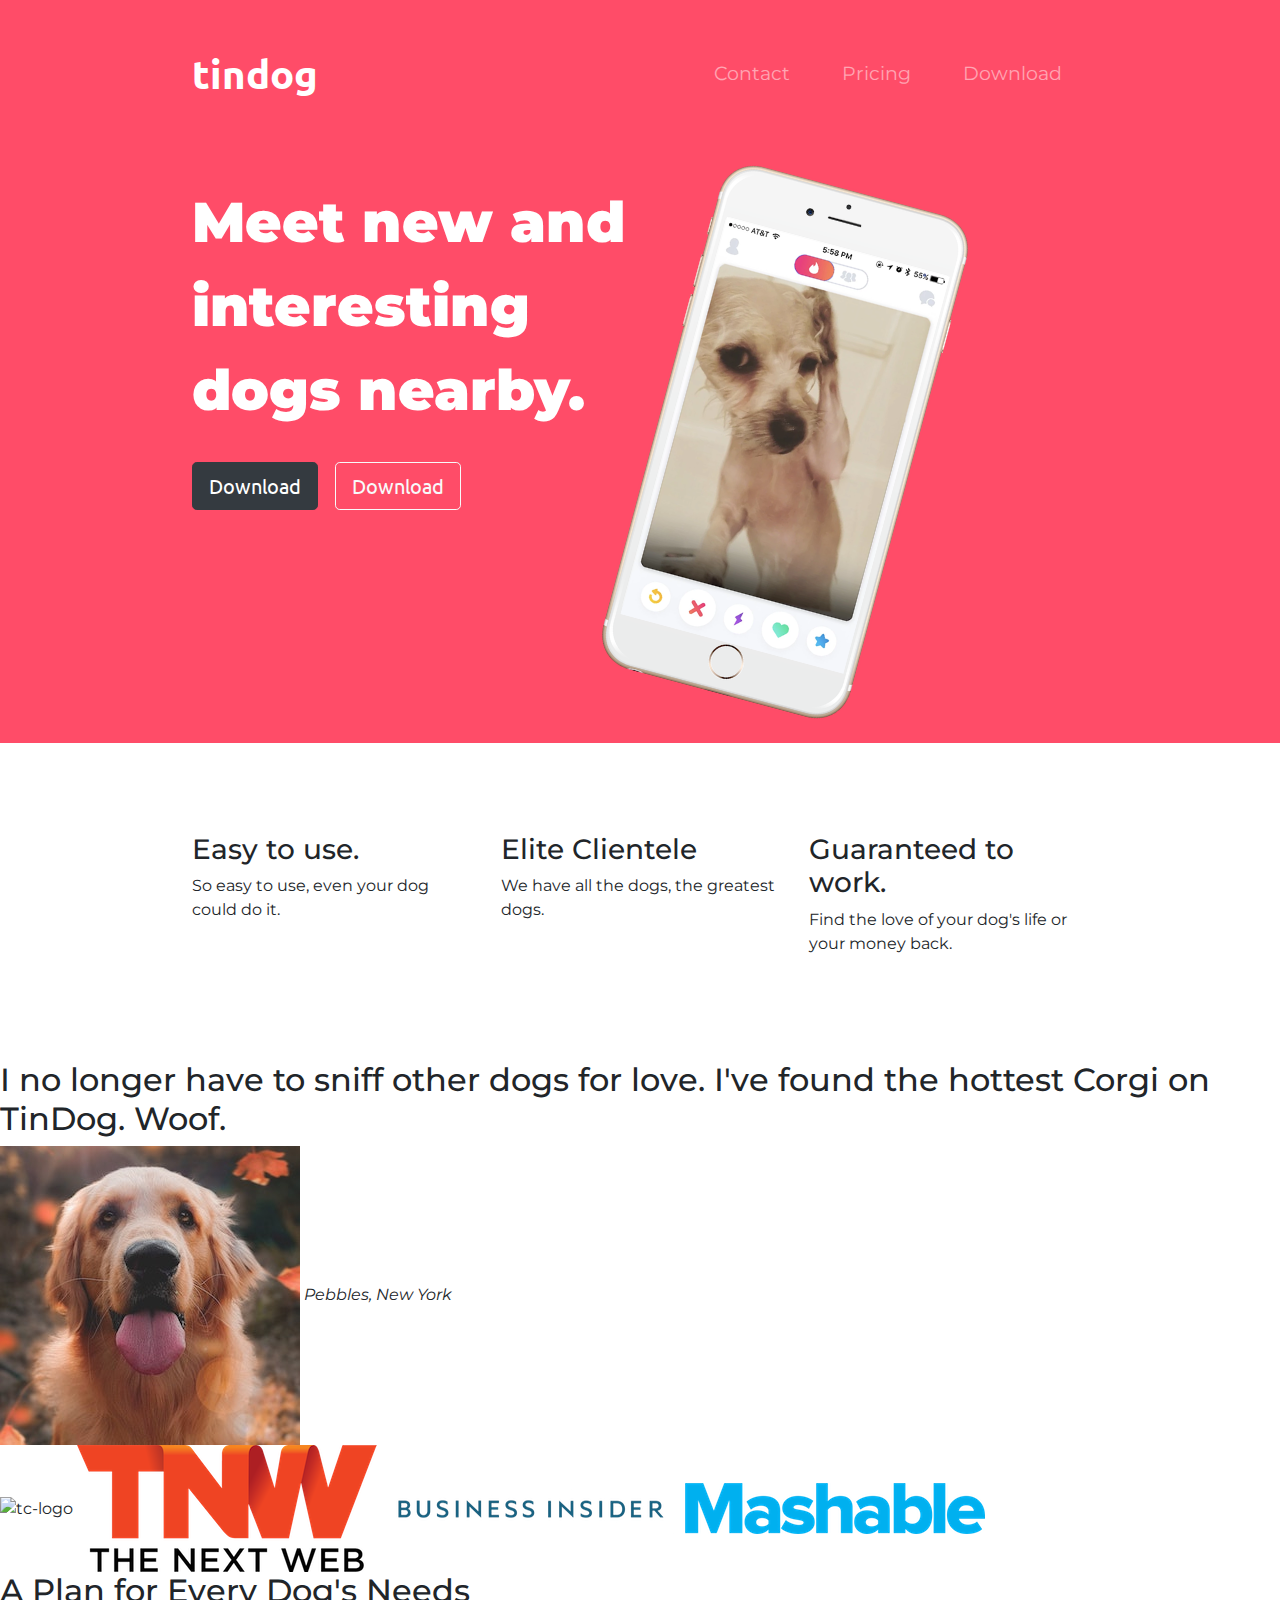
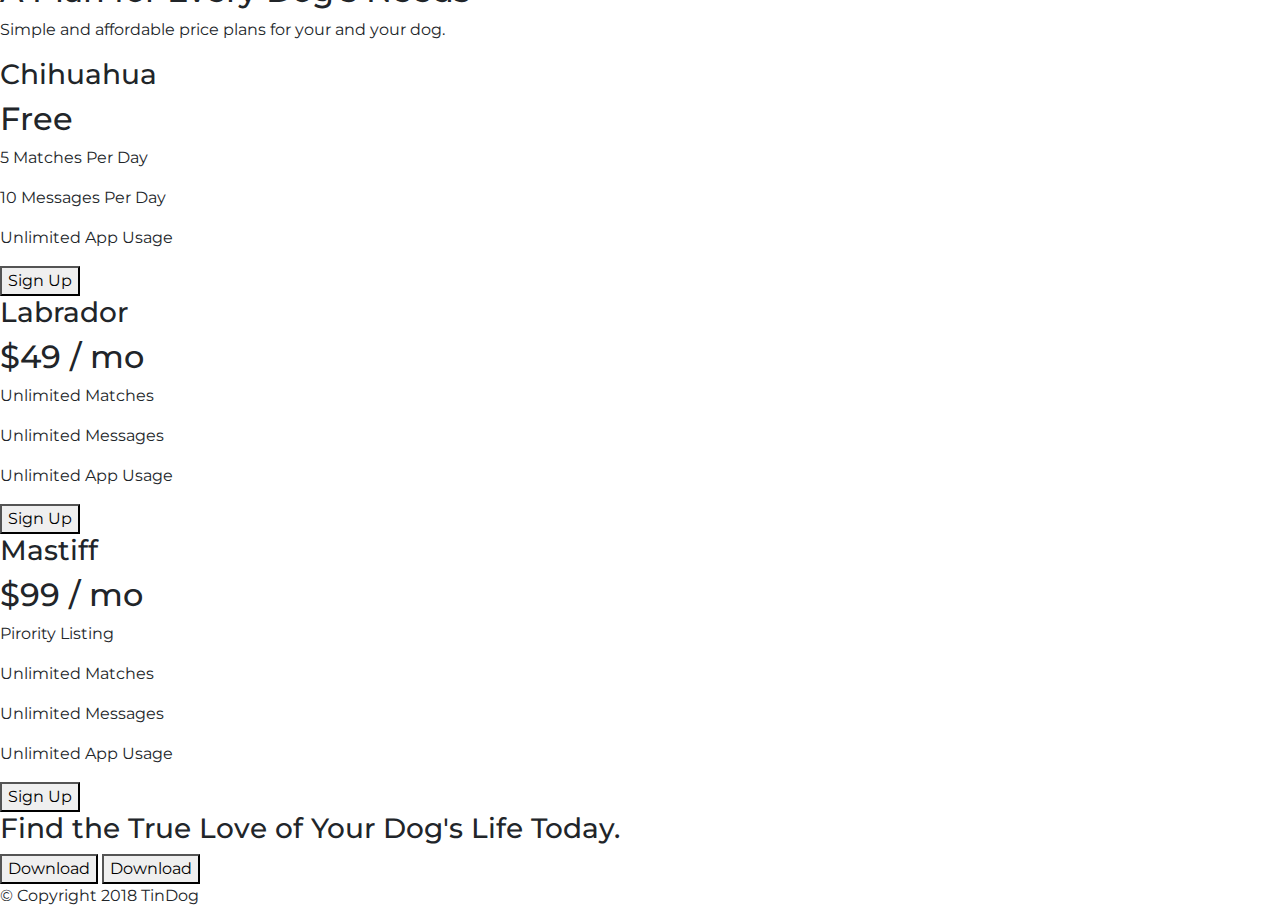
==== index.html @ cd1eb92a "add tab" ====
<!DOCTYPE html>
<html>
<!-- Head*****************************************      -->

<head>
  <meta charset="utf-8">
  <title>TinDog</title>
  <link rel="stylesheet" href="https://stackpath.bootstrapcdn.com/bootstrap/4.3.1/css/bootstrap.min.css"
    integrity="sha384-ggOyR0iXCbMQv3Xipma34MD+dH/1fQ784/j6cY/iJTQUOhcWr7x9JvoRxT2MZw1T" crossorigin="anonymous">
  <link rel="stylesheet" href="css/styles.css">
  <!-- Font awesome for the buttons -->
  <script src="https://kit.fontawesome.com/70996c024c.js" crossorigin="anonymous"></script>

  <!-- <script src="https://code.jquery.com/jquery-3.3.1.slim.min.js"
    integrity="sha384-q8i/X+965DzO0rT7abK41JStQIAqVgRVzpbzo5smXKp4YfRvH+8abtTE1Pi6jizo"
    crossorigin="anonymous"></script>
  <script src="https://cdnjs.cloudflare.com/ajax/libs/popper.js/1.14.7/umd/popper.min.js"
    integrity="sha384-UO2eT0CpHqdSJQ6hJty5KVphtPhzWj9WO1clHTMGa3JDZwrnQq4sF86dIHNDz0W1"
    crossorigin="anonymous"></script>
  <script src="https://stackpath.bootstrapcdn.com/bootstrap/4.3.1/js/bootstrap.min.js"
    integrity="sha384-JjSmVgyd0p3pXB1rRibZUAYoIIy6OrQ6VrjIEaFf/nJGzIxFDsf4x0xIM+B07jRM"
    crossorigin="anonymous"></script> -->


  <!-- Adding font families -->
  <link rel="preconnect" href="https://fonts.googleapis.com">
  <link rel="preconnect" href="https://fonts.gstatic.com" crossorigin>
  <link
    href="https://fonts.googleapis.com/css2?family=Montserrat:wght@100;300;400;900&family=Ubuntu:ital,wght@0,300;0,400;0,500;0,700;1,300;1,400&display=swap"
    rel="stylesheet">




</head>


<body>

  <section id="title">
    <div class="container-fluid">
      <!-- Nav Bar *******************************  -->
      <nav class="navbar navbar-expand-lg navbar-dark">
        <a class="navbar-brand" href="">tindog</a>
        <button class="navbar-toggler" type="button" data-toggle="collapse" data-target="#navbarSupportedContent"
          aria-controls="navbarSupportedContent" aria-expanded="false" aria-label="Toggle navigation">
          <span class="navbar-toggler-icon"></span>
        </button>
        <div class="collapse navbar-collapse" id="navbarSupportedContent">
          <ul class="navbar-nav ml-auto">
            <li class="nav-item">
              <a class="nav-link" href="">Contact</a>
            </li>
            <li class="nav-item">
              <a class="nav-link" href="">Pricing</a>
            </li>
            <li class="nav-item">
              <a class="nav-link" href="">Download</a>
            </li>
          </ul>
        </div>
      </nav>

      <!-- Adding grid system to move the things around -->


      <div class="row">
        <div class="col-lg-6">
          <h1>Meet new and interesting dogs nearby.</h1>
          <button type="button" class="btn btn-dark btn-lg download-button"><i class="fab fa-apple"></i>
            Download</button>
          <button type="button" class="btn btn-outline-light btn-lg download-button"><i class="fab fa-google-play"></i>
            Download</button>
        </div>
        <div class="col-lg-6">
          <img class="title-image" src="images/iphone6.png" alt="iphone-mockup">
        </div>
      </div>



    </div>

  </section>


  <!-- Features**************************************************    -->

  <section id="features">
    <div class="row">
      <div class="feature-box col-lg-4">
        <h3>Easy to use.</h3>
        <p>So easy to use, even your dog could do it.</p>
      </div>
      <div class="feature-box col-lg-4">
        <h3>Elite Clientele</h3>
        <p>We have all the dogs, the greatest dogs.</p>
      </div>
      <div class="feature-box col-lg-4">
        <h3>Guaranteed to work.</h3>
        <p>Find the love of your dog's life or your money back.</p>
      </div>
    </div>
  </section>


  <!-- Testimonials -->

  <section id="testimonials">

    <h2>I no longer have to sniff other dogs for love. I've found the hottest Corgi on TinDog. Woof.</h2>
    <img src="images/dog-img.jpg" alt="dog-profile">
    <em>Pebbles, New York</em>

    <!-- <h2 class="testimonial-text">My dog used to be so lonely, but with TinDog's help, they've found the love of their life. I think.</h2>
    <img class="testimonial-image" src="images/lady-img.jpg" alt="lady-profile">
    <em>Beverly, Illinois</em> -->

  </section>


  <!-- Press -->

  <section id="press">
    <img src="images/techcrunch.png" alt="tc-logo">
    <img src="images/tnw.png" alt="tnw-logo">
    <img src="images/bizinsider.png" alt="biz-insider-logo">
    <img src="images/mashable.png" alt="mashable-logo">

  </section>

  

  <!-- Pricing -->

  <section id="pricing">

    <h2>A Plan for Every Dog's Needs</h2>
    <p>Simple and affordable price plans for your and your dog.</p>


    <h3>Chihuahua</h3>
    <h2>Free</h2>
    <p>5 Matches Per Day</p>
    <p>10 Messages Per Day</p>
    <p>Unlimited App Usage</p>
    <button type="button">Sign Up</button>


    <h3>Labrador</h3>
    <h2>$49 / mo</h2>
    <p>Unlimited Matches</p>
    <p>Unlimited Messages</p>
    <p>Unlimited App Usage</p>
    <button type="button">Sign Up</button>


    <h3>Mastiff</h3>
    <h2>$99 / mo</h2>
    <p>Pirority Listing</p>
    <p>Unlimited Matches</p>
    <p>Unlimited Messages</p>
    <p>Unlimited App Usage</p>
    <button type="button">Sign Up</button>

  </section>


  <!-- Call to Action -->

  <section id="cta">

    <h3>Find the True Love of Your Dog's Life Today.</h3>
    <button type="button">Download</button>
    <button type="button">Download</button>

  </section>


  <!-- Footer -->

  <footer id="footer">

    <p>© Copyright 2018 TinDog</p>

  </footer>


</body>

</html>
---- css/styles.css ----
/* color for the title class */
#title {
    background-color: #ff4c68 ;
    color: #fff;
    font-family: "Montserrat", sans-serif;
    font-family: "Ubuntu", sans-serif;
}

.container-fluid{
    padding: 3% 15%
}

/* Navigation Bar */
.navbar {
  padding: 0 0 4.5rem;   
}
 
.nav-item {
    padding: 0 18px;
    font-family: 'Ubuntu', sans-serif;
}

.nav-link{
    font-size: 1.2rem;
    font-family: "Montserrat";
    font-weight: 300px;
   }

.navbar-brand {
    font-family: Ubuntu;
    font-size: 2.5rem;
    font-weight: bold;
}


body{
    font-family: "Montserrat";
}

/* H1 and H3 */

h1{
    font-family: 'Montserrat';
    font-size: 3.5rem;
    line-height: 1.5;
    font-weight: 900;
}

/*
h3 {
    font-family: 'Montserrat';
    font-weight: 800;
}
*/

img {
    -ms-transform: rotate(10deg); /* IE 9 */
    
}

/* Download Buttons */
.download-button {
    margin: 5% 3% 5% 0%;
}

/* Title images */
.title-image {
    width: 60%;
    transform: rotate(15deg);
}

/* Features */
#features {
    padding: 7% 15%;
}
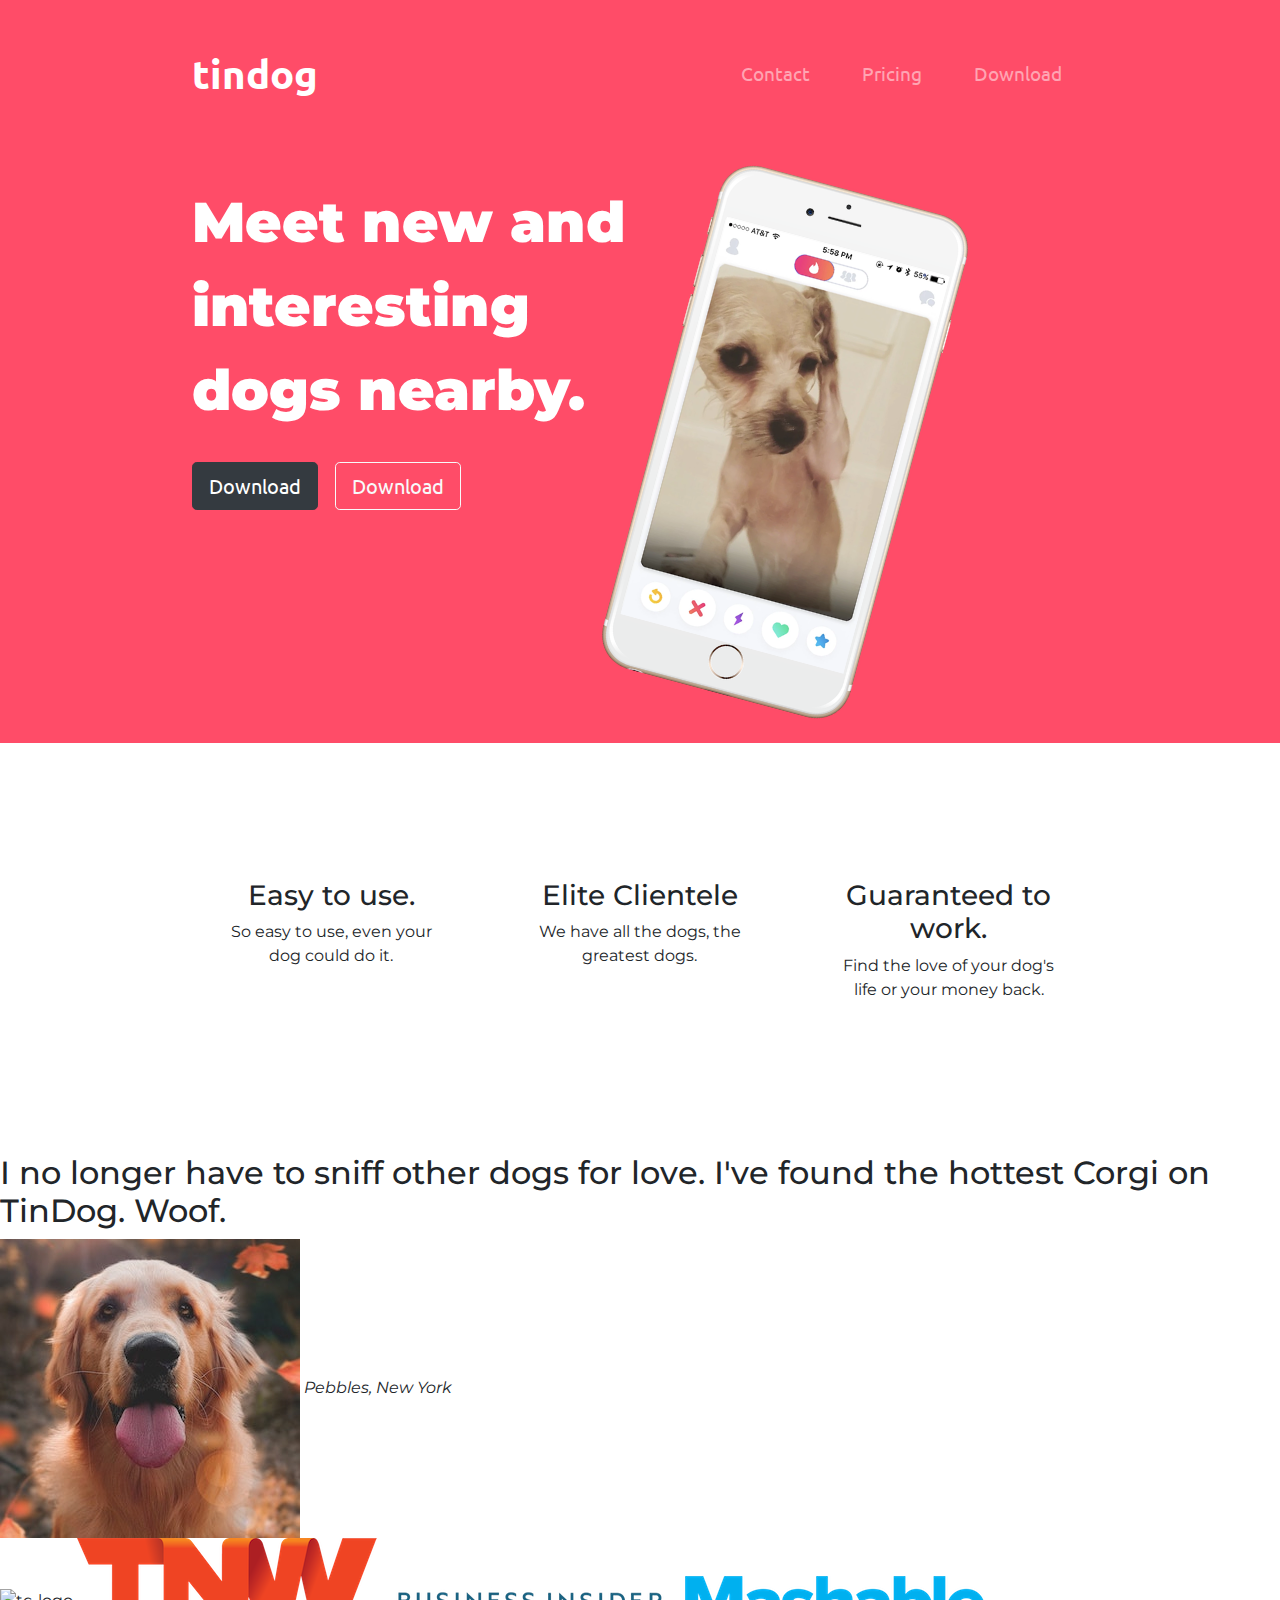
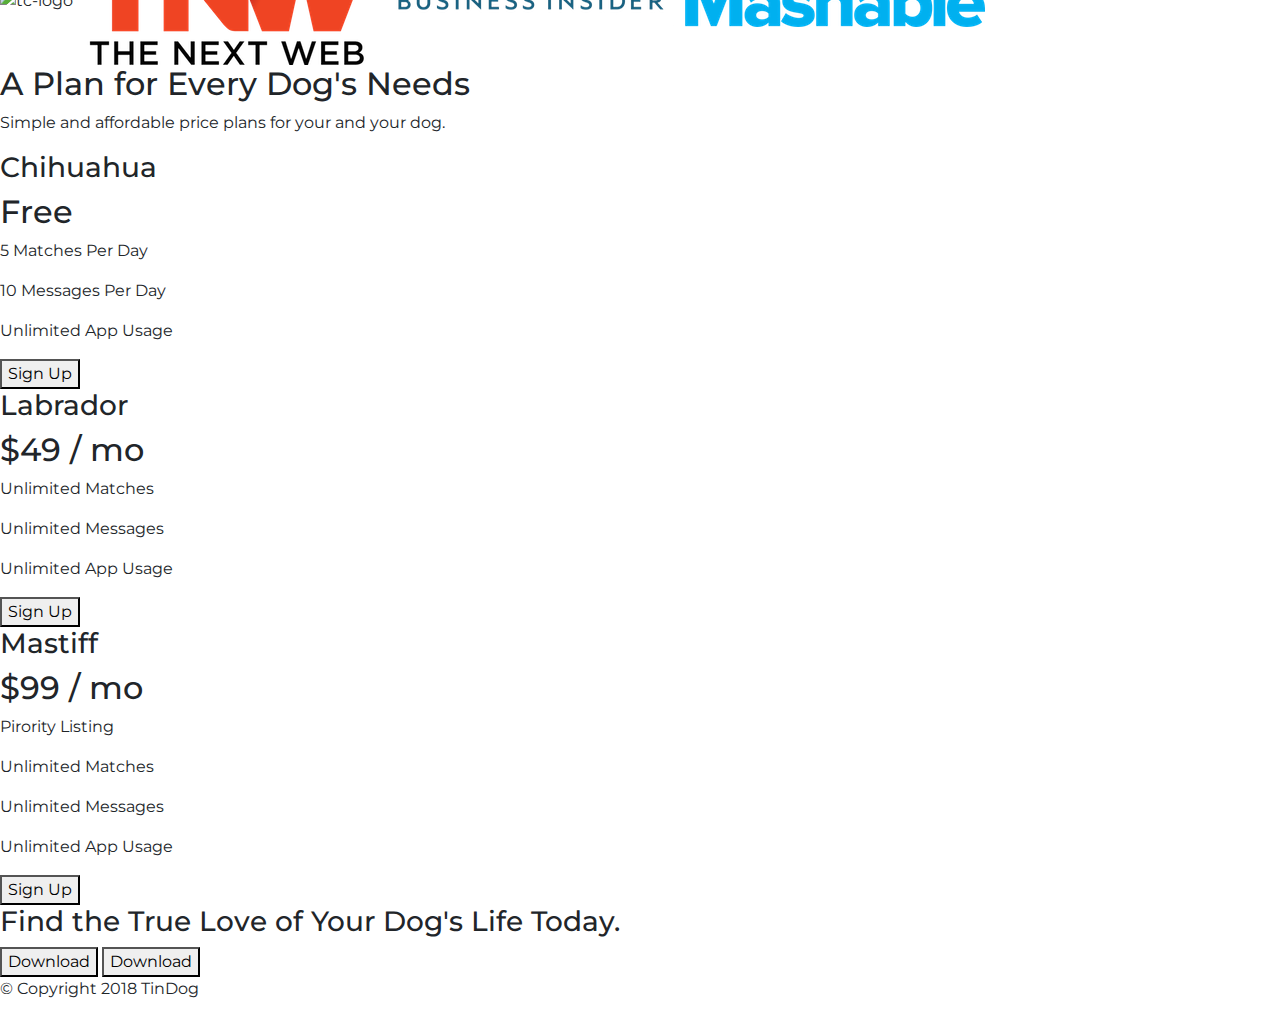
==== commit 810c47bb: "Fixed css problems" ====
--- a/index.html
+++ b/index.html
@@ -129,7 +129,6 @@
 
   </section>
 
-  
 
   <!-- Pricing -->
 
--- a/css/styles.css
+++ b/css/styles.css
@@ -25,7 +25,6 @@
 
 .nav-link{
     font-size: 1.2rem;
-    font-family: "Montserrat";
     font-weight: 300px;
    }
 
@@ -76,3 +75,8 @@
 #features {
     padding: 7% 15%;
 }
+
+.feature-box {
+    text-align: center;
+    padding: 5%;
+}
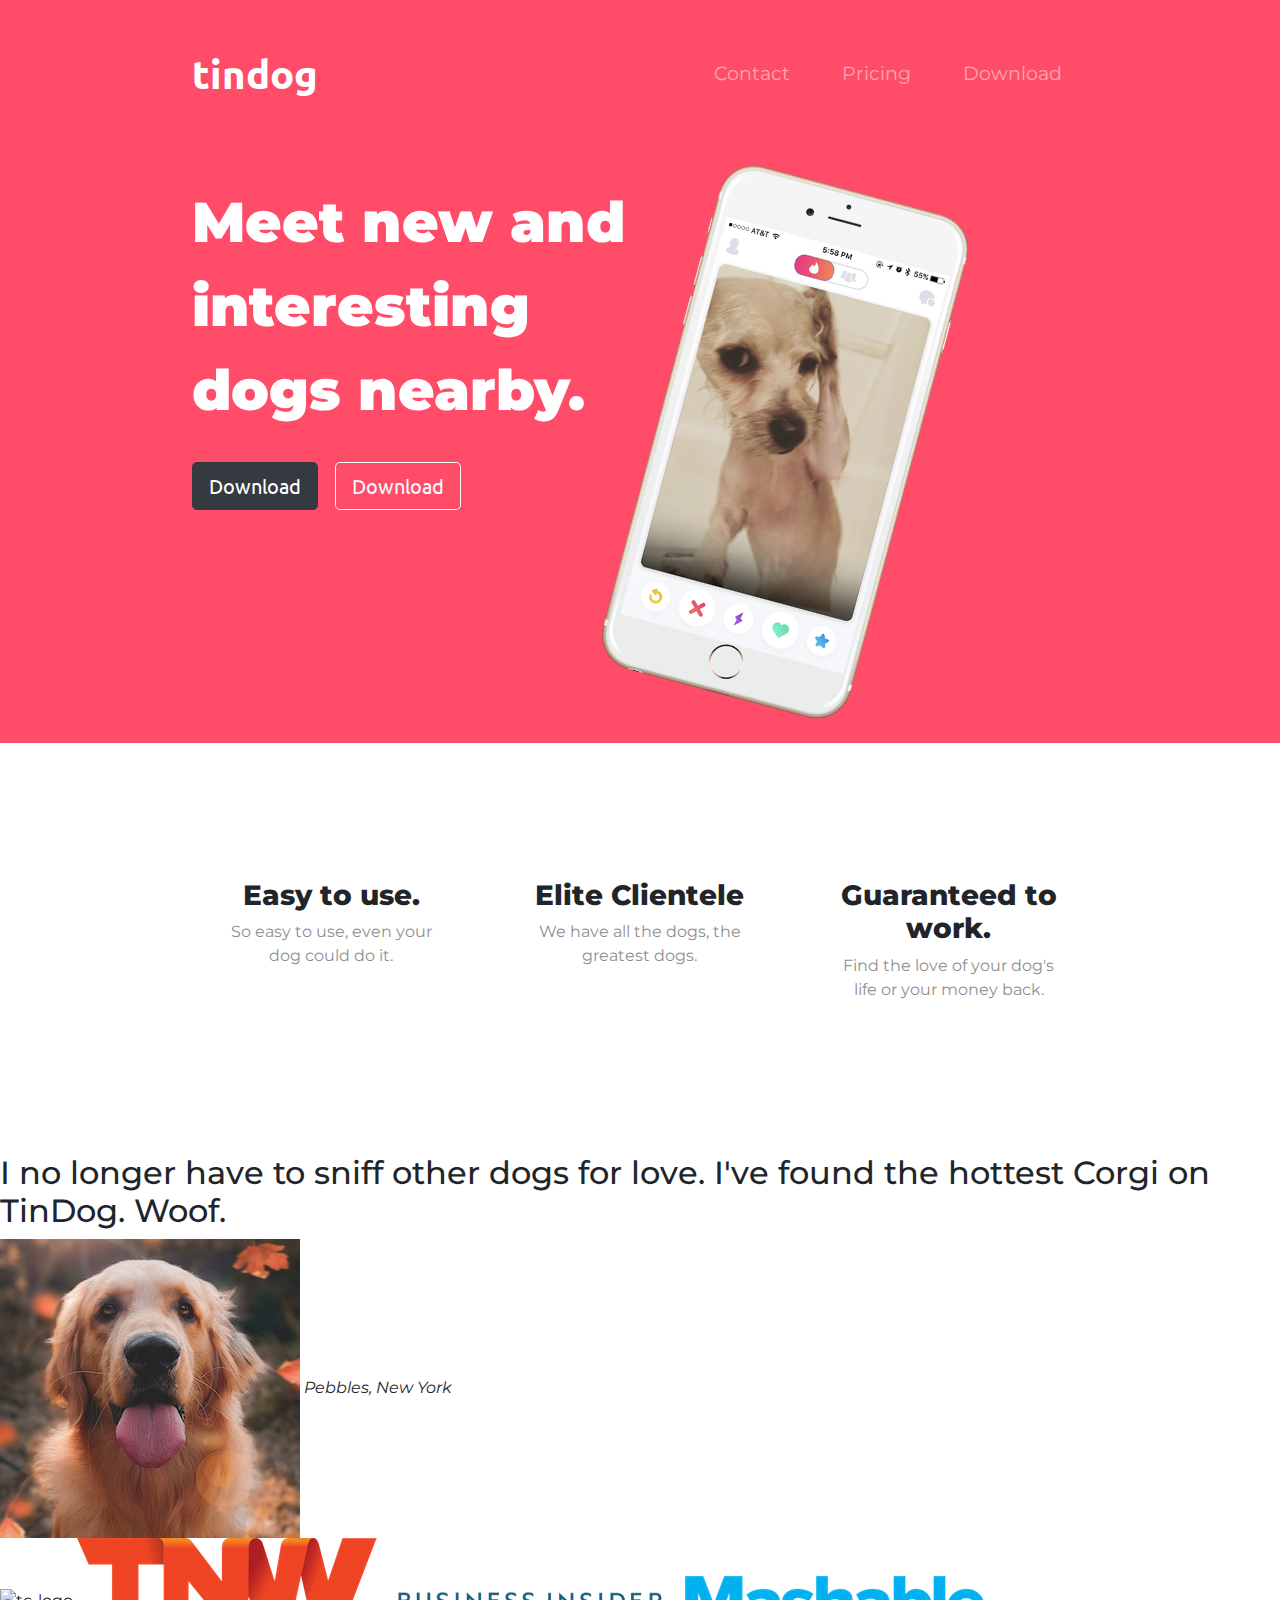
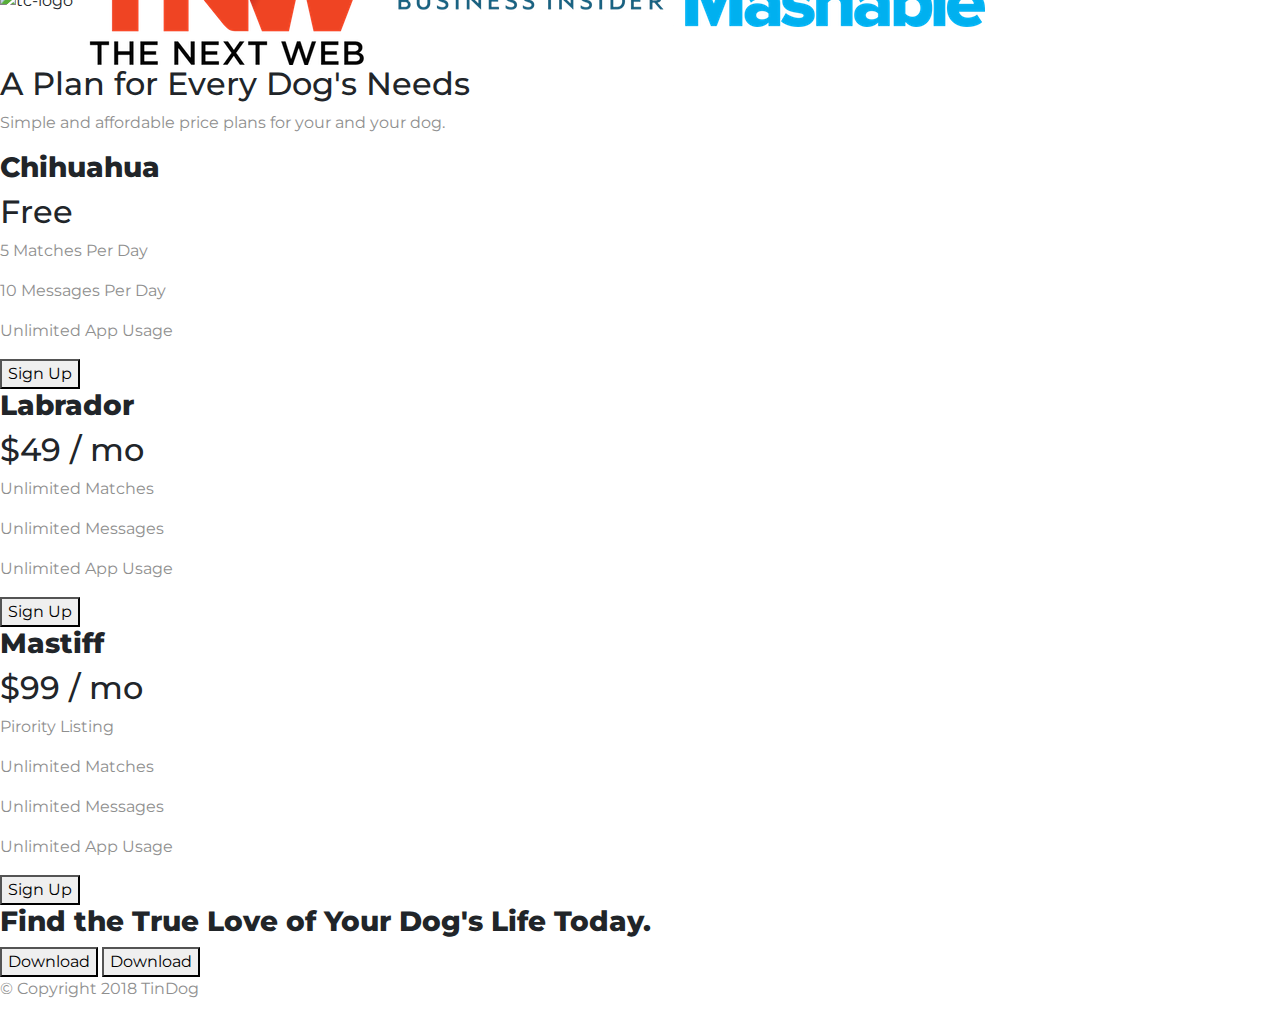
==== commit 1e7d2362: "Merge branch 'friday' of https://github.com/databaseadmins/TinDog into friday" ====
--- a/index.html
+++ b/index.html
@@ -28,8 +28,6 @@
   <link
     href="https://fonts.googleapis.com/css2?family=Montserrat:wght@100;300;400;900&family=Ubuntu:ital,wght@0,300;0,400;0,500;0,700;1,300;1,400&display=swap"
     rel="stylesheet">
-
-
 
 
 </head>
@@ -129,6 +127,7 @@
 
   </section>
 
+  
 
   <!-- Pricing -->
 
@@ -187,4 +186,4 @@
 
 </body>
 
-</html>+</html>
--- a/css/styles.css
+++ b/css/styles.css
@@ -17,7 +17,7 @@
 .navbar {
   padding: 0 0 4.5rem;   
 }
- 
+
 .nav-item {
     padding: 0 18px;
     font-family: 'Ubuntu', sans-serif;
@@ -25,8 +25,9 @@
 
 .nav-link{
     font-size: 1.2rem;
+    font-family: "Montserrat";
     font-weight: 300px;
-   }
+}
 
 .navbar-brand {
     font-family: Ubuntu;
@@ -48,12 +49,16 @@
     font-weight: 900;
 }
 
-/*
+
 h3 {
     font-family: 'Montserrat';
     font-weight: 800;
 }
-*/
+
+p {
+    color: #8f8f8f;
+}
+
 
 img {
     -ms-transform: rotate(10deg); /* IE 9 */
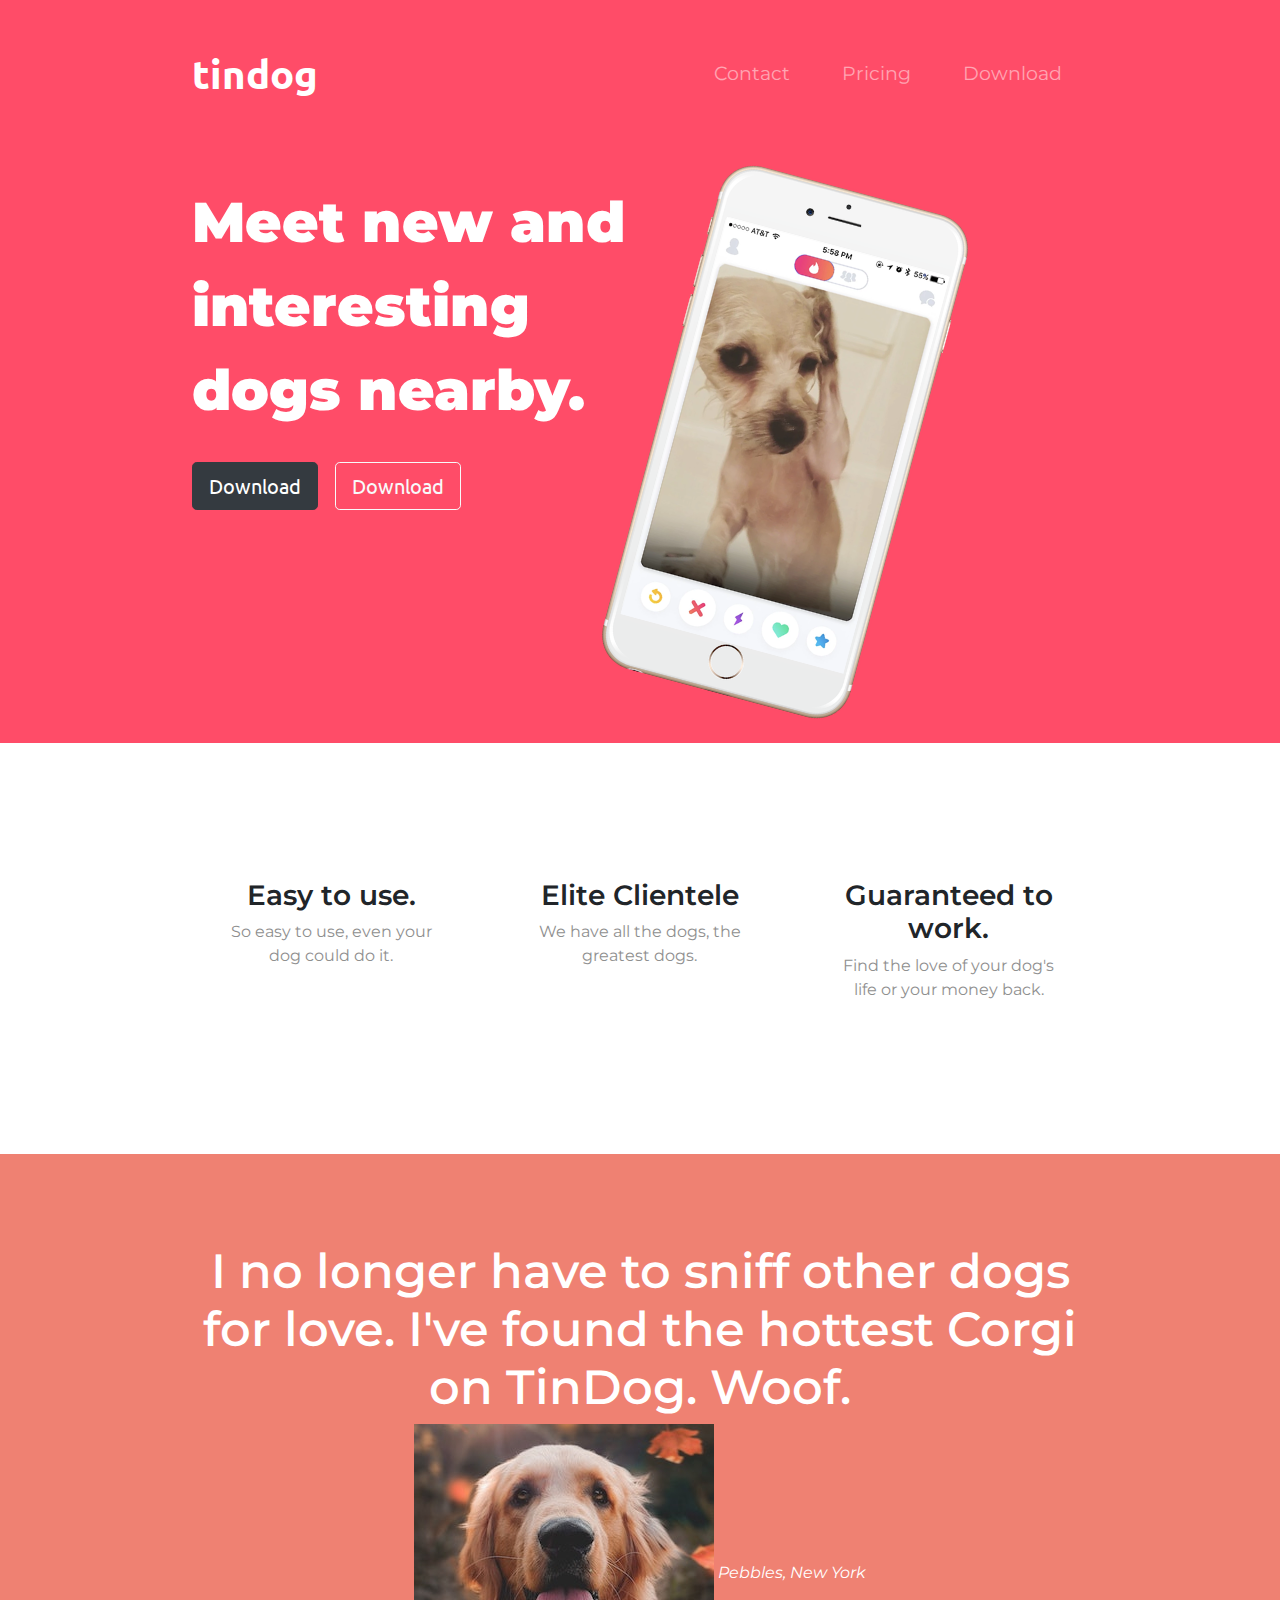
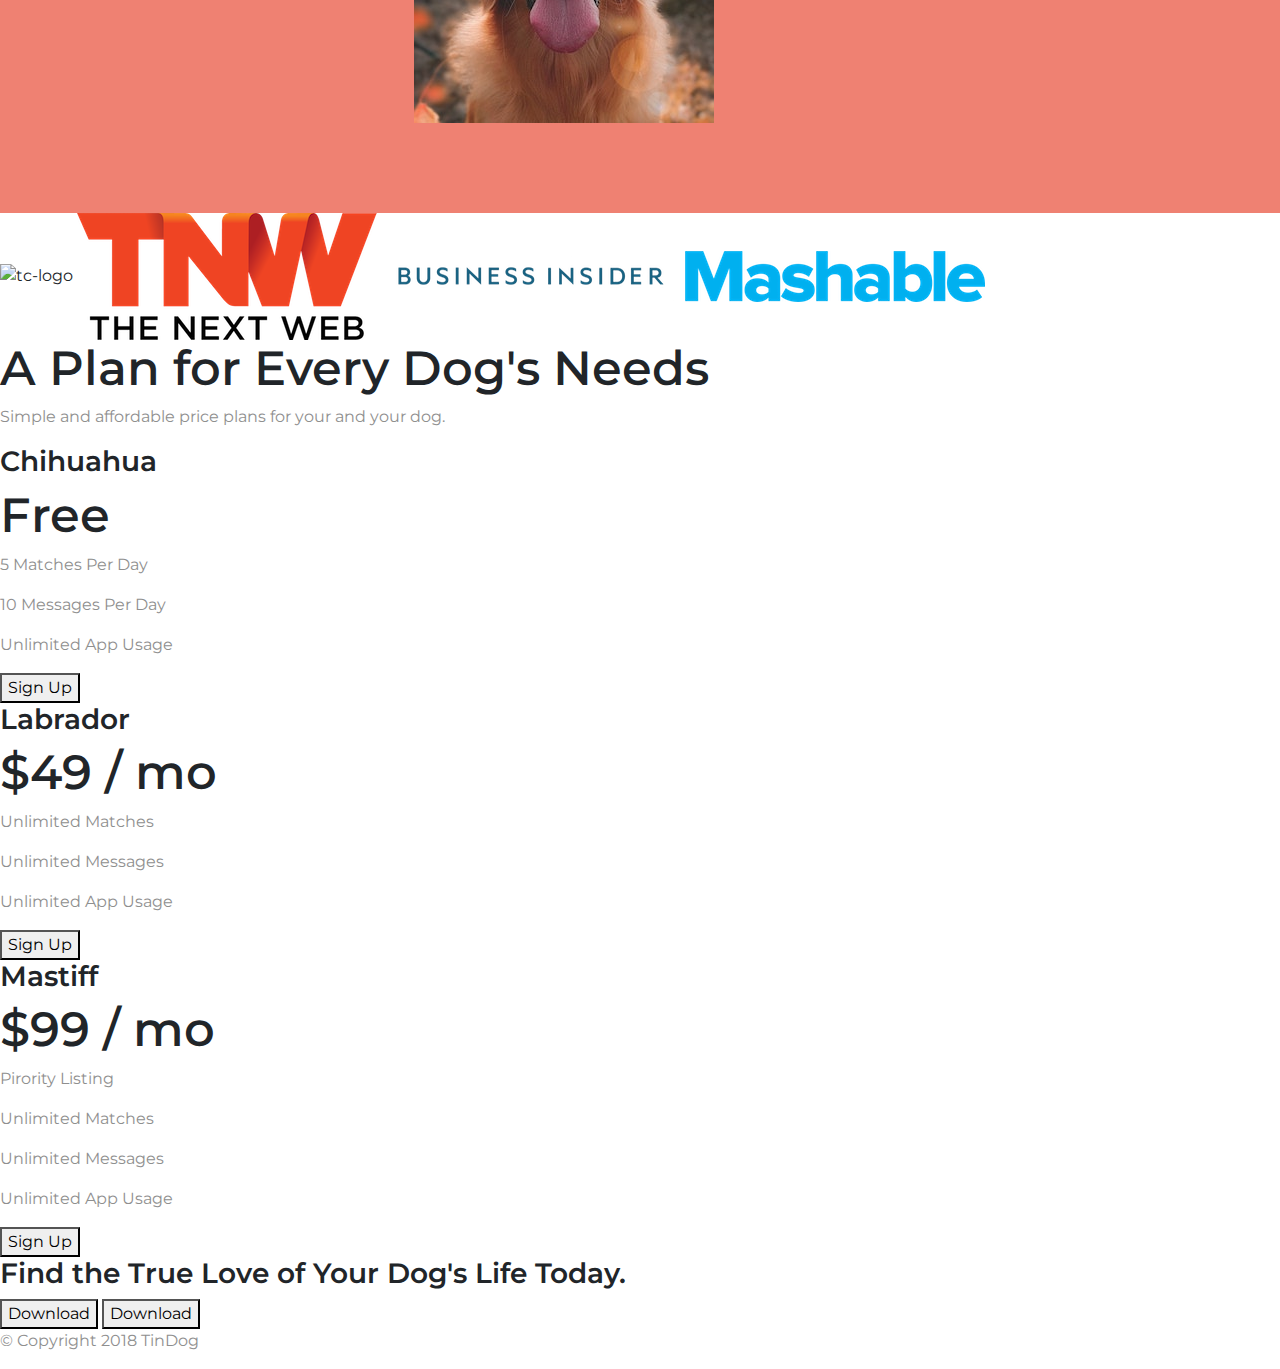
==== commit 2e8504f2: "Start of monday" ====
--- a/index.html
+++ b/index.html
@@ -87,14 +87,17 @@
   <section id="features">
     <div class="row">
       <div class="feature-box col-lg-4">
+        <i class="icon fa-solid fa-circle-check fa-4x"></i>
         <h3>Easy to use.</h3>
         <p>So easy to use, even your dog could do it.</p>
       </div>
       <div class="feature-box col-lg-4">
+        <i class="icon fa-solid fa-bullseye fa-4x"></i>
         <h3>Elite Clientele</h3>
         <p>We have all the dogs, the greatest dogs.</p>
       </div>
       <div class="feature-box col-lg-4">
+        <i class="icon fa-solid fa-heart fa-4x"></i>
         <h3>Guaranteed to work.</h3>
         <p>Find the love of your dog's life or your money back.</p>
       </div>
@@ -107,7 +110,7 @@
   <section id="testimonials">
 
     <h2>I no longer have to sniff other dogs for love. I've found the hottest Corgi on TinDog. Woof.</h2>
-    <img src="images/dog-img.jpg" alt="dog-profile">
+    <img class="testimonials-image" src="images/dog-img.jpg" alt="dog-profile">
     <em>Pebbles, New York</em>
 
     <!-- <h2 class="testimonial-text">My dog used to be so lonely, but with TinDog's help, they've found the love of their life. I think.</h2>
--- a/css/styles.css
+++ b/css/styles.css
@@ -15,7 +15,7 @@
 
 /* Navigation Bar */
 .navbar {
-  padding: 0 0 4.5rem;   
+    padding: 0 0 4.5rem;   
 }
 
 .nav-item {
@@ -49,10 +49,14 @@
     font-weight: 900;
 }
 
-
+h2 {
+    font-family: 'Montserrat';
+    font-size: 3.0rem;
+    font-weight: 550;
+}
 h3 {
     font-family: 'Montserrat';
-    font-weight: 800;
+    font-weight: 600;
 }
 
 p {
@@ -81,7 +85,28 @@
     padding: 7% 15%;
 }
 
+/* Add comment*/
 .feature-box {
     text-align: center;
     padding: 5%;
 }
+
+.icon {
+    color:#ef8172;
+    margin-bottom: 1rem;
+}
+
+.icon:hover {
+    color:#ff4c68
+}
+
+#testimonials {
+    padding: 7% 15%;
+    text-align: center;
+    background-color: #ef8172;
+    color: #fff
+}
+
+.testimonials-image {
+    
+}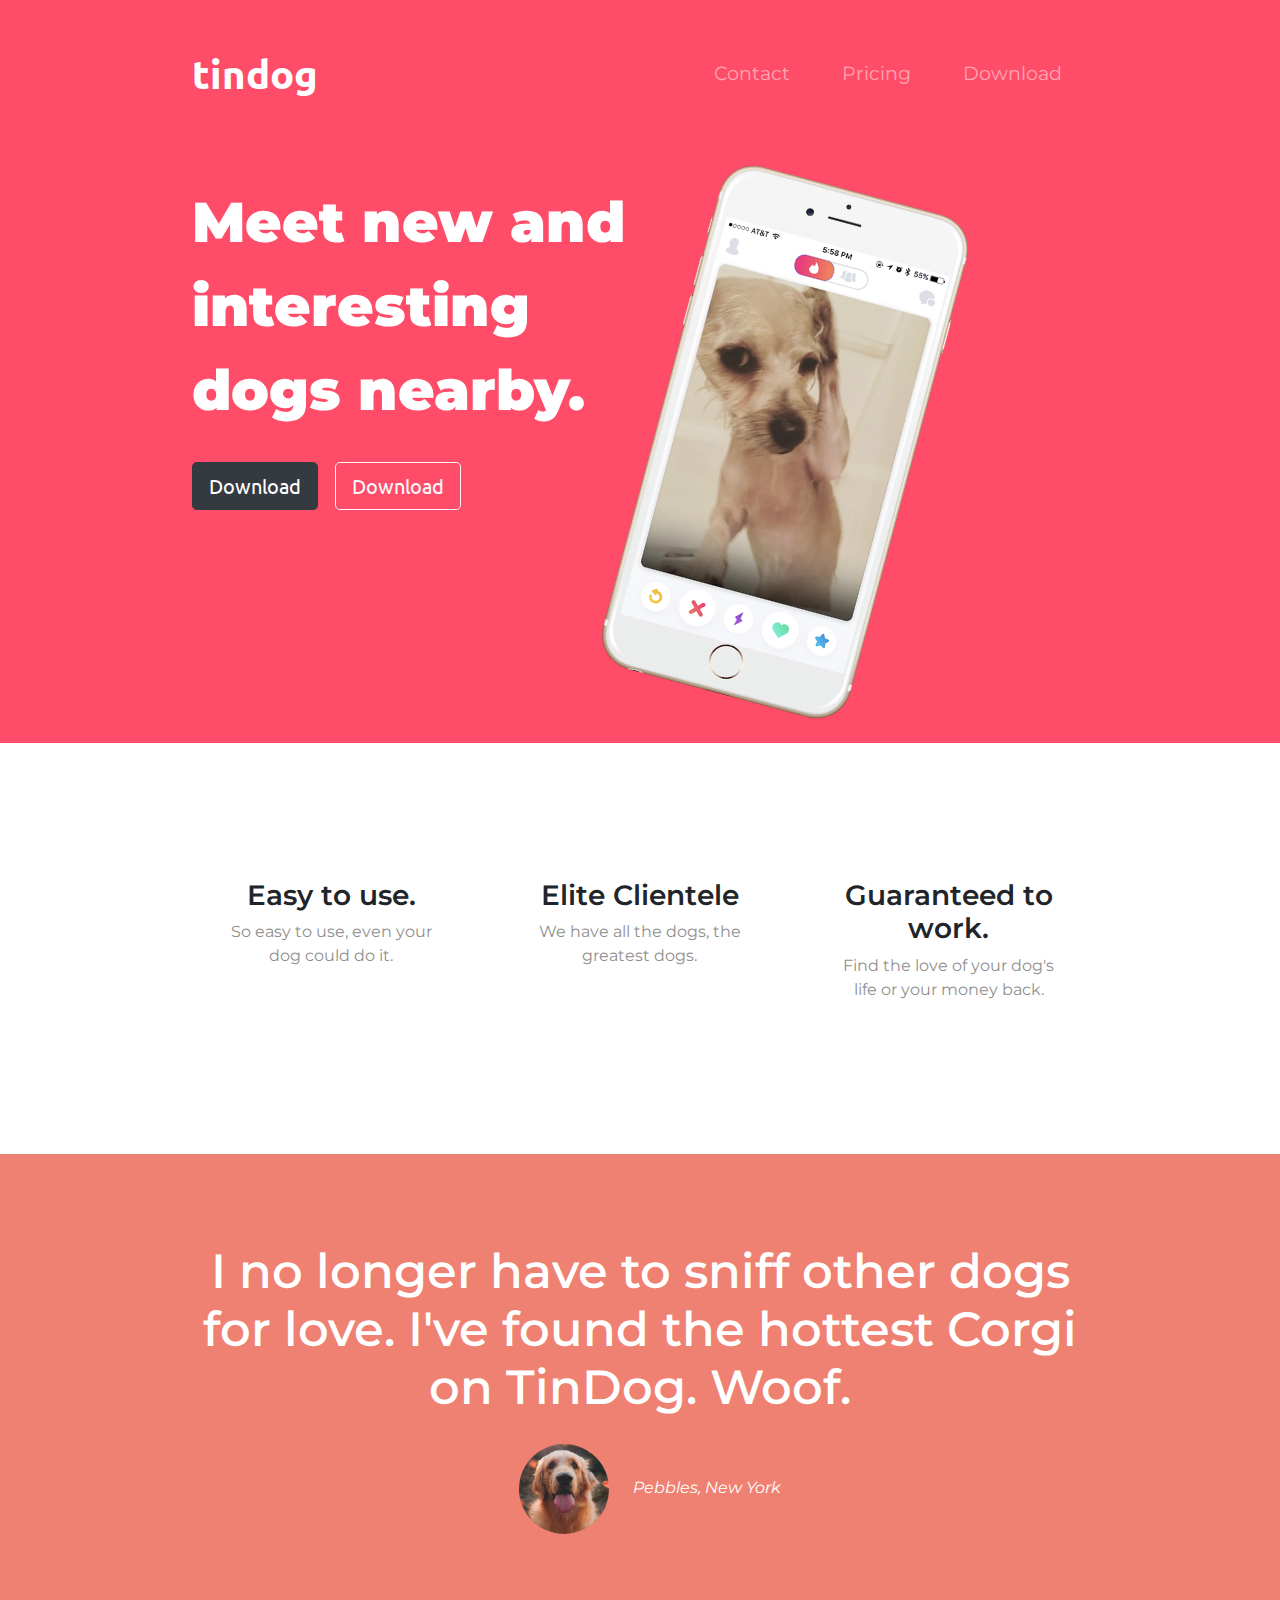
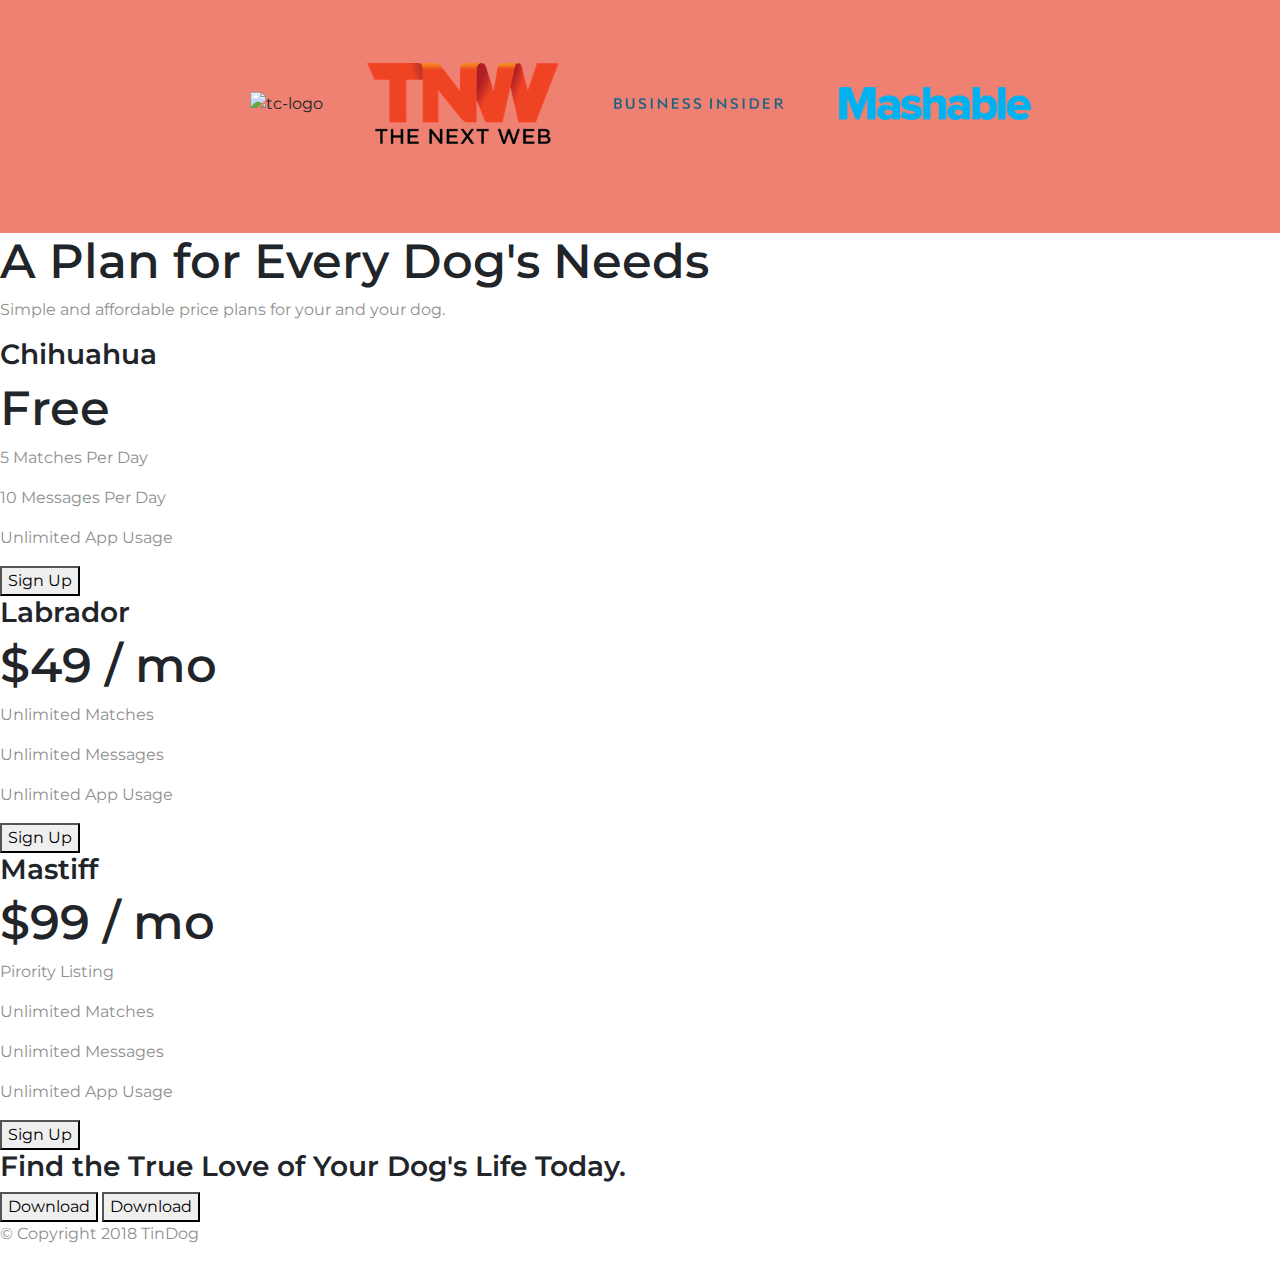
==== commit a3534c53: "Done for the afternoon" ====
--- a/index.html
+++ b/index.html
@@ -123,10 +123,10 @@
   <!-- Press -->
 
   <section id="press">
-    <img src="images/techcrunch.png" alt="tc-logo">
-    <img src="images/tnw.png" alt="tnw-logo">
-    <img src="images/bizinsider.png" alt="biz-insider-logo">
-    <img src="images/mashable.png" alt="mashable-logo">
+    <img class="press-logo" src="images/techcrunch.png" alt="tc-logo">
+    <img class="press-logo" src="images/tnw.png" alt="tnw-logo">
+    <img class="press-logo" src="images/bizinsider.png" alt="biz-insider-logo">
+    <img class="press-logo" src="images/mashable.png" alt="mashable-logo">
 
   </section>
 
--- a/css/styles.css
+++ b/css/styles.css
@@ -108,5 +108,19 @@
 }
 
 .testimonials-image {
-    
+    width: 10%;
+    border-radius: 100%;
+    margin: 20px;
+}
+
+
+#press {
+    background-color: #ef8172;
+    text-align: center;
+    padding-bottom: 3%;
+}
+
+.press-logo {
+    width: 15%;
+    margin: 20px 20px 50px;
 }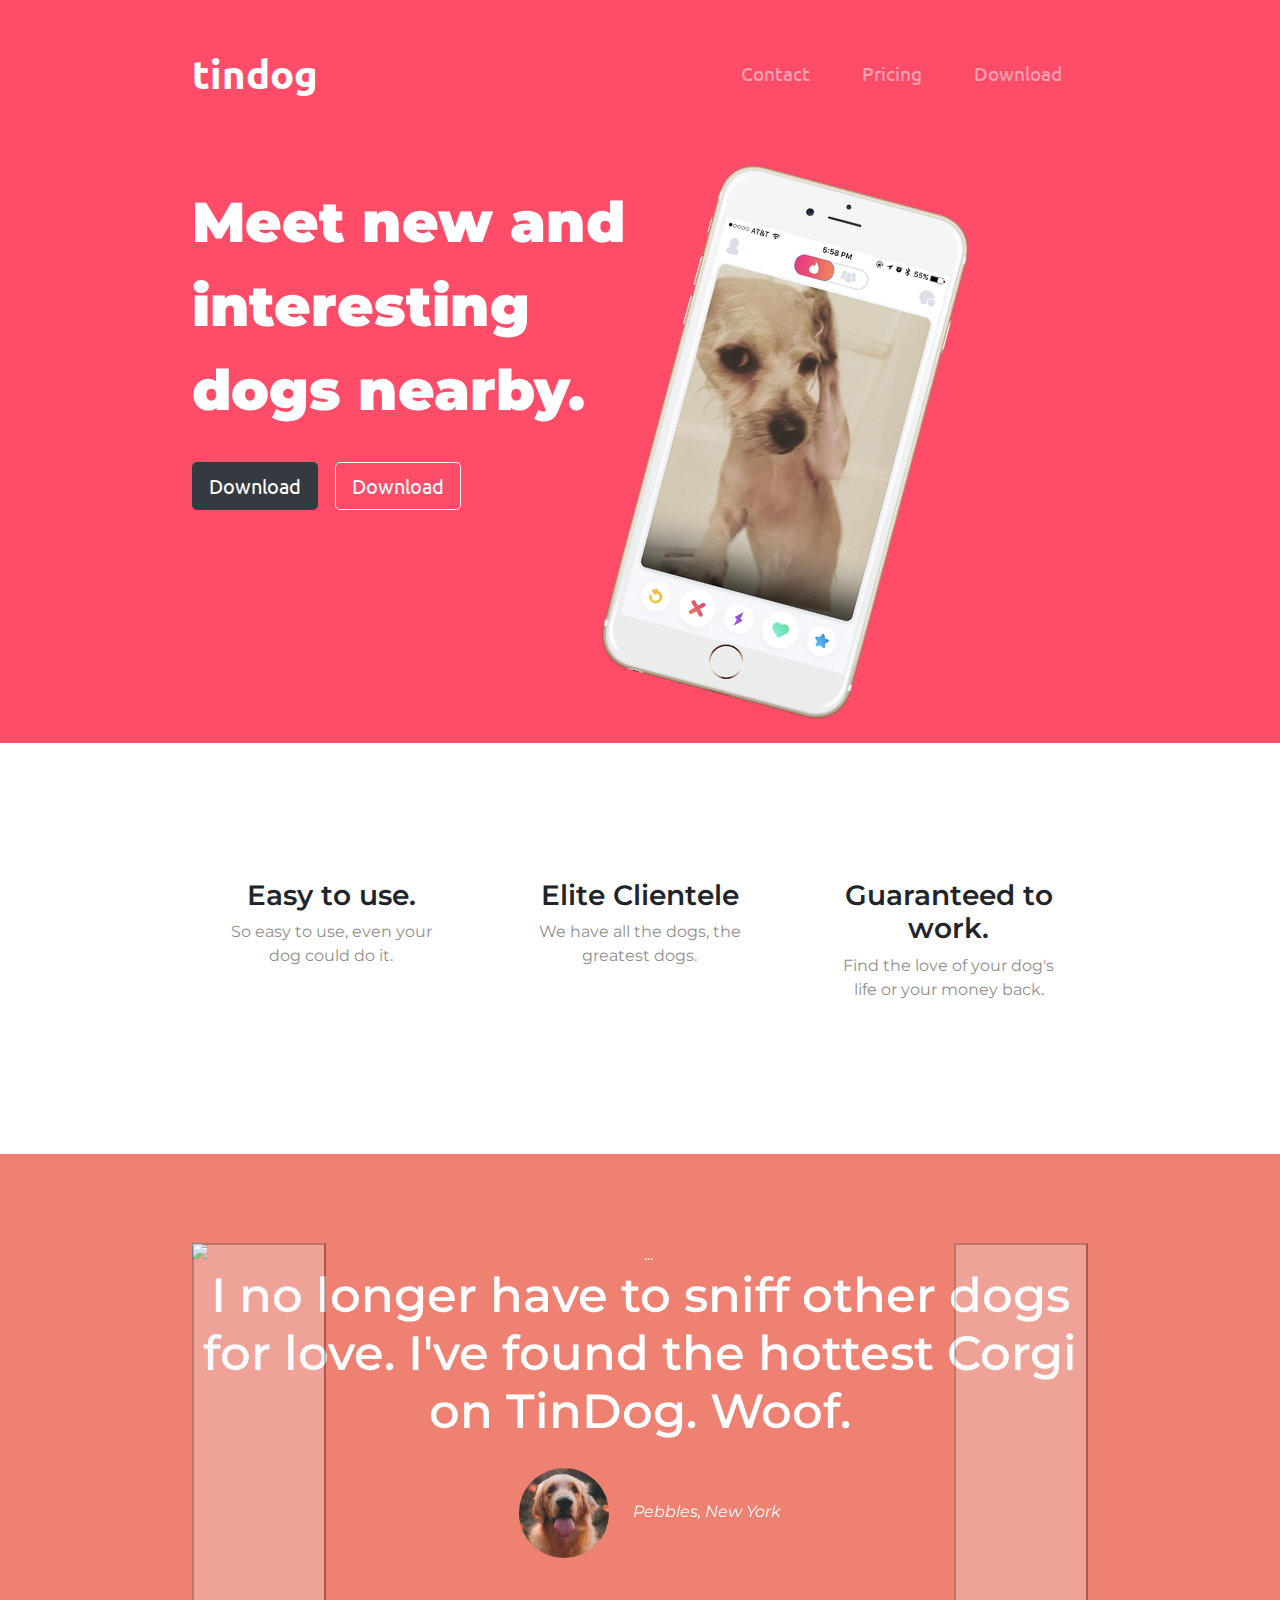
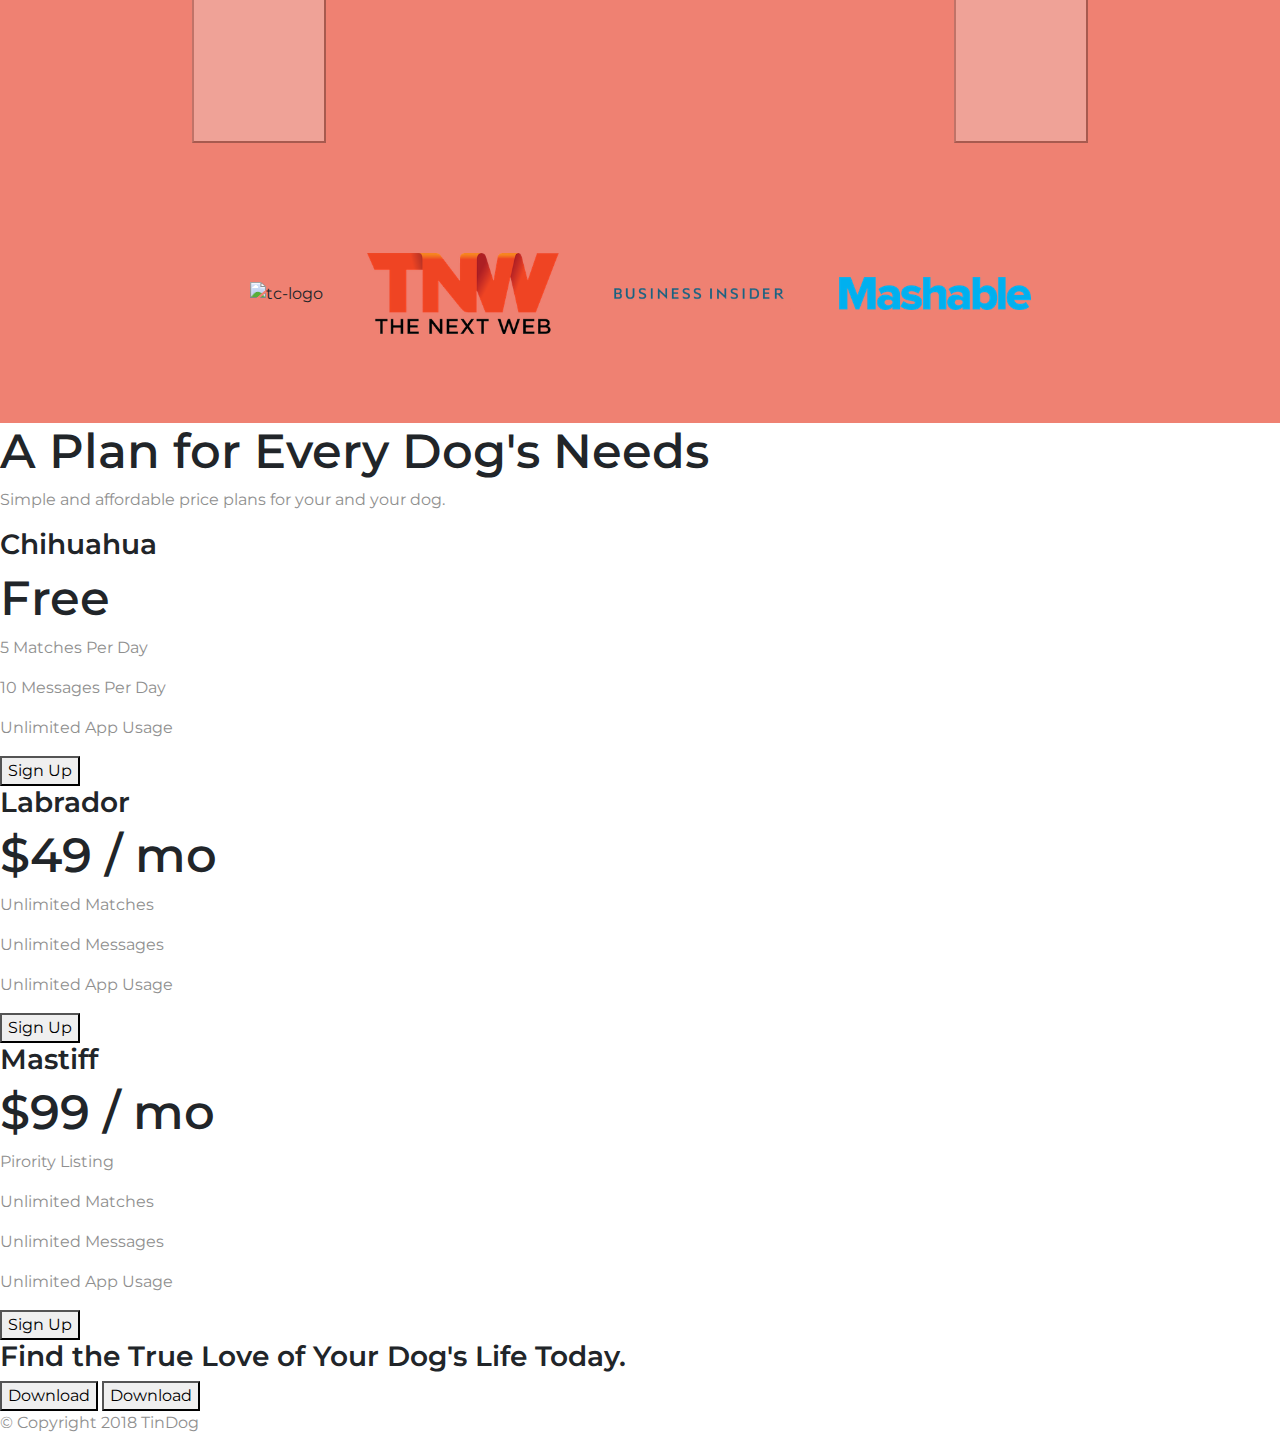
==== commit c6976f7b: "JABOC" ====
--- a/index.html
+++ b/index.html
@@ -11,7 +11,7 @@
   <!-- Font awesome for the buttons -->
   <script src="https://kit.fontawesome.com/70996c024c.js" crossorigin="anonymous"></script>
 
-  <!-- <script src="https://code.jquery.com/jquery-3.3.1.slim.min.js"
+  <script src="https://code.jquery.com/jquery-3.3.1.slim.min.js"
     integrity="sha384-q8i/X+965DzO0rT7abK41JStQIAqVgRVzpbzo5smXKp4YfRvH+8abtTE1Pi6jizo"
     crossorigin="anonymous"></script>
   <script src="https://cdnjs.cloudflare.com/ajax/libs/popper.js/1.14.7/umd/popper.min.js"
@@ -19,7 +19,7 @@
     crossorigin="anonymous"></script>
   <script src="https://stackpath.bootstrapcdn.com/bootstrap/4.3.1/js/bootstrap.min.js"
     integrity="sha384-JjSmVgyd0p3pXB1rRibZUAYoIIy6OrQ6VrjIEaFf/nJGzIxFDsf4x0xIM+B07jRM"
-    crossorigin="anonymous"></script> -->
+    crossorigin="anonymous"></script>
 
 
   <!-- Adding font families -->
@@ -108,16 +108,36 @@
   <!-- Testimonials -->
 
   <section id="testimonials">
-
-    <h2>I no longer have to sniff other dogs for love. I've found the hottest Corgi on TinDog. Woof.</h2>
-    <img class="testimonials-image" src="images/dog-img.jpg" alt="dog-profile">
-    <em>Pebbles, New York</em>
-
-    <!-- <h2 class="testimonial-text">My dog used to be so lonely, but with TinDog's help, they've found the love of their life. I think.</h2>
-    <img class="testimonial-image" src="images/lady-img.jpg" alt="lady-profile">
-    <em>Beverly, Illinois</em> -->
-
-  </section>
+    <div id="carouselExampleControls" class="carousel slide" data-ride="carousel" data-interval="5000" pause="hover">
+      <div class="carousel-inner">
+        <div class="carousel-item active" >
+          <img src="..." class="d-block w-100" alt="...">
+          <h2>I no longer have to sniff other dogs for love. I've found the hottest Corgi on TinDog. Woof.</h2>
+          <img class="testimonials-image" src="images/dog-img.jpg" alt="dog-profile">
+          <em>Pebbles, New York</em>
+        </div>
+        <div class="carousel-item" >
+          <img src="..." class="d-block w-100" alt="...">
+          <h2 class="testimonial-text">My dog used to be so lonely, but with TinDog's help, they've found the love of their life. I think.</h2>
+          <img class="testimonial-image" src="images/lady-img.jpg" alt="lady-profile">
+          <em>Beverly, Illinois</em>
+        </div>
+      </div>
+     <button class="carousel-control-prev" type="button" data-target="#carouselExampleControls" data-slide="prev">
+      
+        <span class="sr-only">Previous</span>
+      </button>
+      <button class="carousel-control-next" type="button" data-target="#carouselExampleControls" data-slide="next">
+     
+        <span class="sr-only">Next</span>
+      </button>
+    </div>
+
+  </section>
+
+
+
+
 
 
   <!-- Press -->
--- a/css/styles.css
+++ b/css/styles.css
@@ -25,7 +25,6 @@
 
 .nav-link{
     font-size: 1.2rem;
-    font-family: "Montserrat";
     font-weight: 300px;
 }
 
@@ -66,8 +65,7 @@
 
 img {
     -ms-transform: rotate(10deg); /* IE 9 */
-    
-}
+    }
 
 /* Download Buttons */
 .download-button {
@@ -89,6 +87,10 @@
 .feature-box {
     text-align: center;
     padding: 5%;
+}
+
+.carousel-item {
+    height: 500px;
 }
 
 .icon {
@@ -123,4 +125,13 @@
 .press-logo {
     width: 15%;
     margin: 20px 20px 50px;
+}
+
+
+.carousel-control-next {
+    opacity: .3;
+}
+
+.carousel-control-prev {
+    opacity: .3;
 }